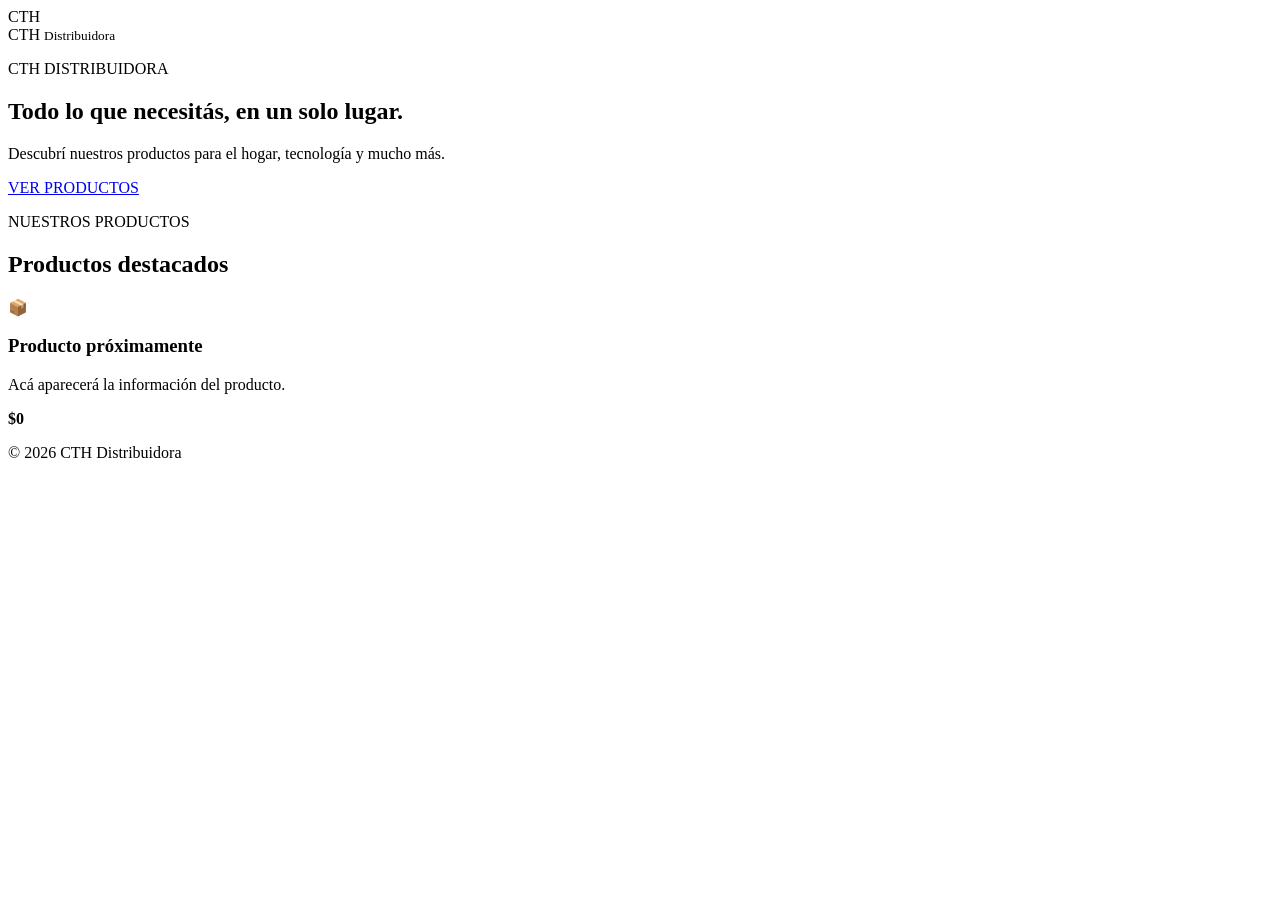
==== index.html @ b4b59ff1 "index.html" ====
<!DOCTYPE html>
<html lang="es">
<head>
    <meta charset="UTF-8">
    <meta name="viewport" content="width=device-width, initial-scale=1.0">

    <title>CTH Distribuidora</title>

    <link rel="stylesheet" href="style.css">
</head>

<body>

    <header class="header">

        <div class="logo">
            <div class="logo-icon">CTH</div>

            <div class="logo-text">
                <span>CTH</span>
                <small>Distribuidora</small>
            </div>
        </div>

    </header>


    <main>

        <section class="hero">

            <div class="hero-content">

                <p class="subtitle">CTH DISTRIBUIDORA</p>

                <h1>
                    Todo lo que necesitás,
                    <span>en un solo lugar.</span>
                </h1>

                <p class="description">
                    Descubrí nuestros productos para el hogar,
                    tecnología y mucho más.
                </p>

                <a href="#productos" class="button">
                    VER PRODUCTOS
                </a>

            </div>

        </section>


        <section id="productos" class="products">

            <p class="section-subtitle">NUESTROS PRODUCTOS</p>

            <h2>Productos destacados</h2>

            <div class="products-container">

                <div class="product-card">

                    <div class="product-image">
                        📦
                    </div>

                    <h3>Producto próximamente</h3>

                    <p>
                        Acá aparecerá la información
                        del producto.
                    </p>

                    <strong>$0</strong>

                </div>

            </div>

        </section>

    </main>


    <footer>

        <p>© 2026 CTH Distribuidora</p>

    </footer>


    <script src="script.js"></script>

</body>
</html>
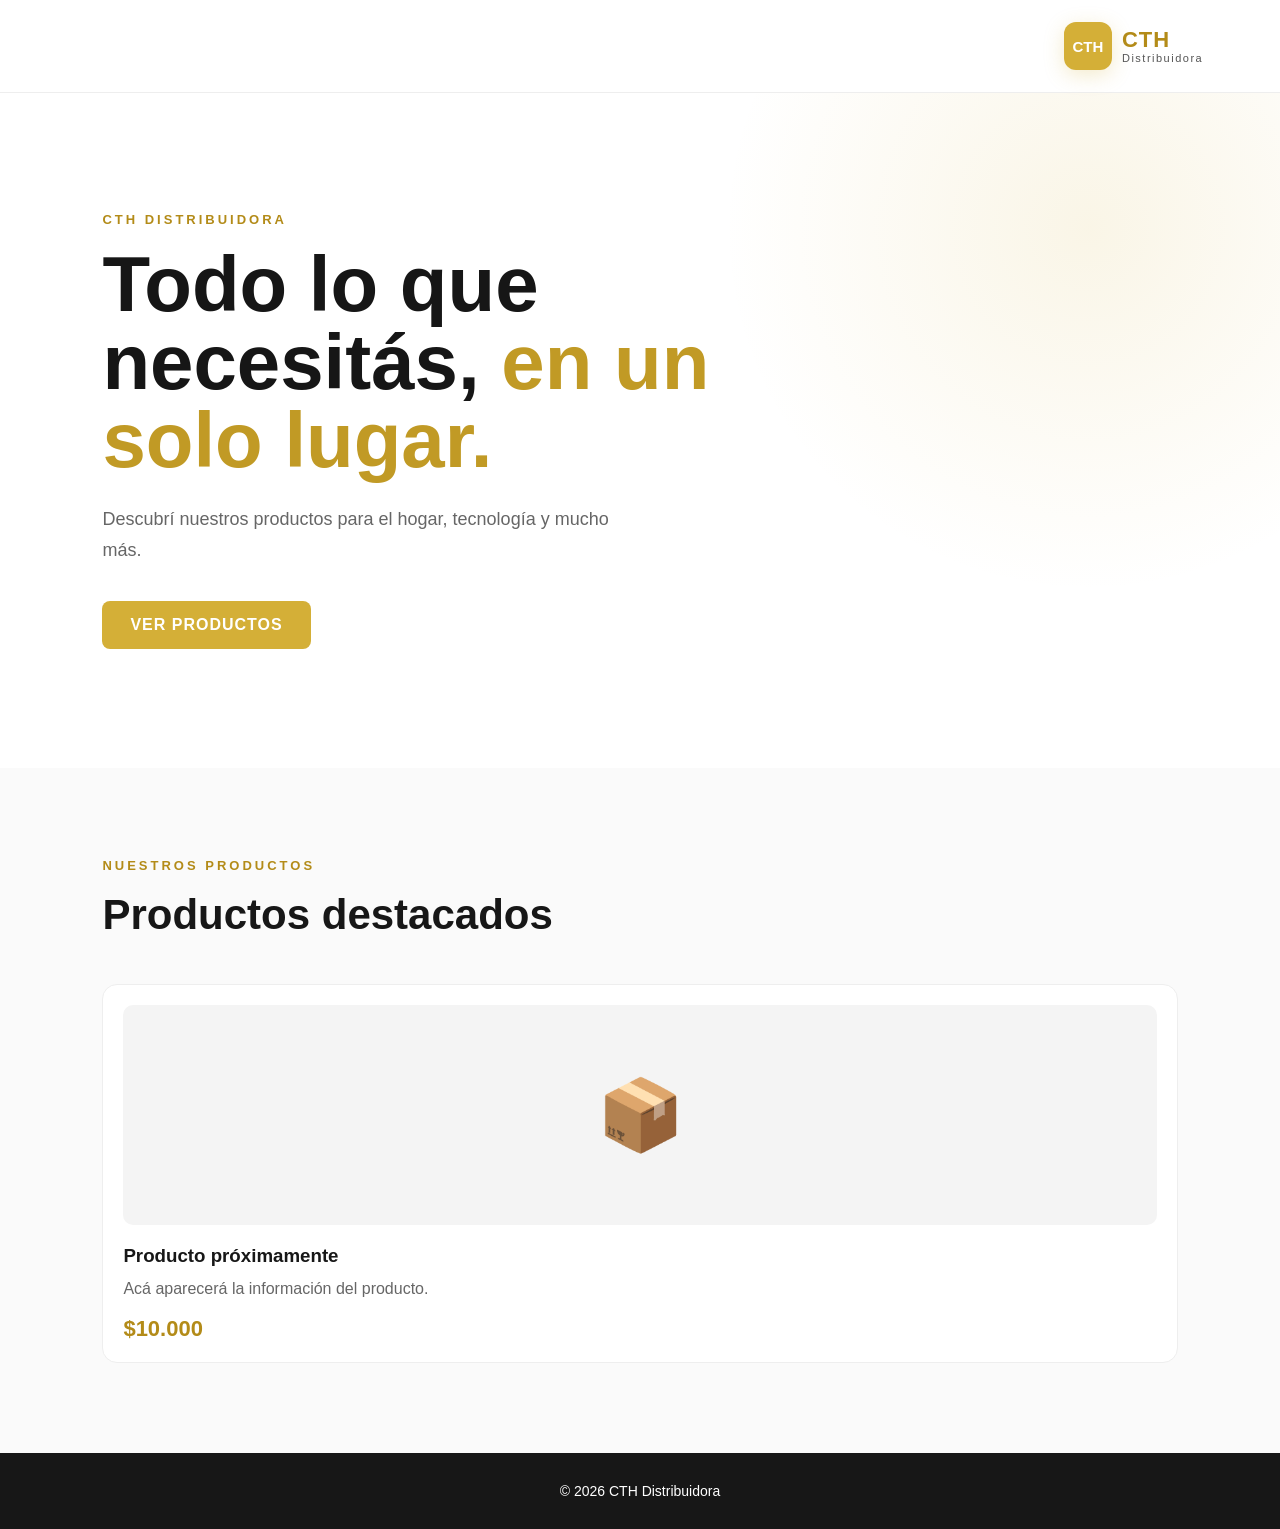
==== commit 8455e90a: "Actualizar index.html" ====
--- a/index.html
+++ b/index.html
@@ -73,7 +73,7 @@
                         del producto.
                     </p>
 
-                    <strong>$0</strong>
+                    <strong>$10.000</strong>
 
                 </div>
 
--- a/style.css
+++ b/style.css
@@ -0,0 +1,281 @@
+* {
+    margin: 0;
+    padding: 0;
+    box-sizing: border-box;
+}
+
+html {
+    scroll-behavior: smooth;
+}
+
+body {
+    font-family: Arial, Helvetica, sans-serif;
+    background: #ffffff;
+    color: #171717;
+}
+
+
+/* =========================
+   HEADER
+========================= */
+
+.header {
+    width: 100%;
+    padding: 22px 6%;
+    display: flex;
+    justify-content: flex-end;
+    align-items: center;
+    border-bottom: 1px solid #eeeeee;
+    background: #ffffff;
+}
+
+.logo {
+    display: flex;
+    align-items: center;
+    gap: 10px;
+}
+
+.logo-icon {
+    width: 48px;
+    height: 48px;
+    border-radius: 12px;
+
+    display: flex;
+    align-items: center;
+    justify-content: center;
+
+    background: #d4af37;
+    color: white;
+
+    font-weight: 900;
+    font-size: 15px;
+
+    box-shadow: 0 5px 20px rgba(212, 175, 55, 0.25);
+}
+
+.logo-text {
+    display: flex;
+    flex-direction: column;
+    line-height: 1.1;
+}
+
+.logo-text span {
+    font-size: 22px;
+    font-weight: 900;
+    color: #b38b18;
+    letter-spacing: 1px;
+}
+
+.logo-text small {
+    font-size: 11px;
+    color: #555555;
+    letter-spacing: 1.5px;
+}
+
+
+/* =========================
+   HERO
+========================= */
+
+.hero {
+    min-height: 75vh;
+
+    display: flex;
+    align-items: center;
+
+    padding: 70px 8%;
+
+    background:
+        radial-gradient(
+            circle at 85% 20%,
+            rgba(212, 175, 55, 0.12),
+            transparent 30%
+        ),
+        #ffffff;
+}
+
+.hero-content {
+    max-width: 700px;
+}
+
+.subtitle,
+.section-subtitle {
+    color: #b38b18;
+    font-size: 13px;
+    font-weight: bold;
+    letter-spacing: 3px;
+    margin-bottom: 18px;
+}
+
+.hero h1 {
+    font-size: clamp(42px, 7vw, 78px);
+    line-height: 1;
+    margin-bottom: 25px;
+    color: #161616;
+}
+
+.hero h1 span {
+    color: #c19a25;
+}
+
+.description {
+    max-width: 520px;
+    font-size: 18px;
+    line-height: 1.7;
+    color: #666666;
+    margin-bottom: 35px;
+}
+
+
+/* =========================
+   BUTTON
+========================= */
+
+.button {
+    display: inline-block;
+
+    padding: 15px 28px;
+
+    background: #d4af37;
+    color: white;
+
+    text-decoration: none;
+
+    font-weight: bold;
+    letter-spacing: 1px;
+
+    border-radius: 8px;
+
+    transition: 0.3s;
+}
+
+.button:hover {
+    background: #b89220;
+    transform: translateY(-3px);
+
+    box-shadow:
+        0 10px 25px rgba(212, 175, 55, 0.25);
+}
+
+
+/* =========================
+   PRODUCTOS
+========================= */
+
+.products {
+    padding: 90px 8%;
+    background: #fafafa;
+}
+
+.products h2 {
+    font-size: 42px;
+    margin-bottom: 45px;
+}
+
+.products-container {
+    display: grid;
+    grid-template-columns:
+        repeat(auto-fit, minmax(230px, 1fr));
+
+    gap: 25px;
+}
+
+.product-card {
+    background: white;
+    border: 1px solid #eeeeee;
+    border-radius: 15px;
+
+    padding: 20px;
+
+    transition: 0.3s;
+}
+
+.product-card:hover {
+    transform: translateY(-5px);
+
+    box-shadow:
+        0 15px 35px rgba(0, 0, 0, 0.08);
+}
+
+.product-image {
+    height: 220px;
+
+    display: flex;
+    align-items: center;
+    justify-content: center;
+
+    background: #f4f4f4;
+
+    border-radius: 10px;
+
+    font-size: 70px;
+
+    margin-bottom: 20px;
+}
+
+.product-card h3 {
+    margin-bottom: 10px;
+}
+
+.product-card p {
+    color: #666666;
+    line-height: 1.5;
+    margin-bottom: 15px;
+}
+
+.product-card strong {
+    color: #b38b18;
+    font-size: 22px;
+}
+
+
+/* =========================
+   FOOTER
+========================= */
+
+footer {
+    padding: 30px;
+    text-align: center;
+
+    background: #171717;
+    color: #ffffff;
+
+    font-size: 14px;
+}
+
+
+/* =========================
+   CELULAR
+========================= */
+
+@media (max-width: 600px) {
+
+    .header {
+        padding: 18px 5%;
+    }
+
+    .hero {
+        min-height: 70vh;
+        padding: 55px 7%;
+    }
+
+    .hero h1 {
+        font-size: 45px;
+    }
+
+    .description {
+        font-size: 16px;
+    }
+
+    .products {
+        padding: 65px 7%;
+    }
+
+    .products h2 {
+        font-size: 32px;
+    }
+
+    .product-image {
+        height: 190px;
+    }
+}
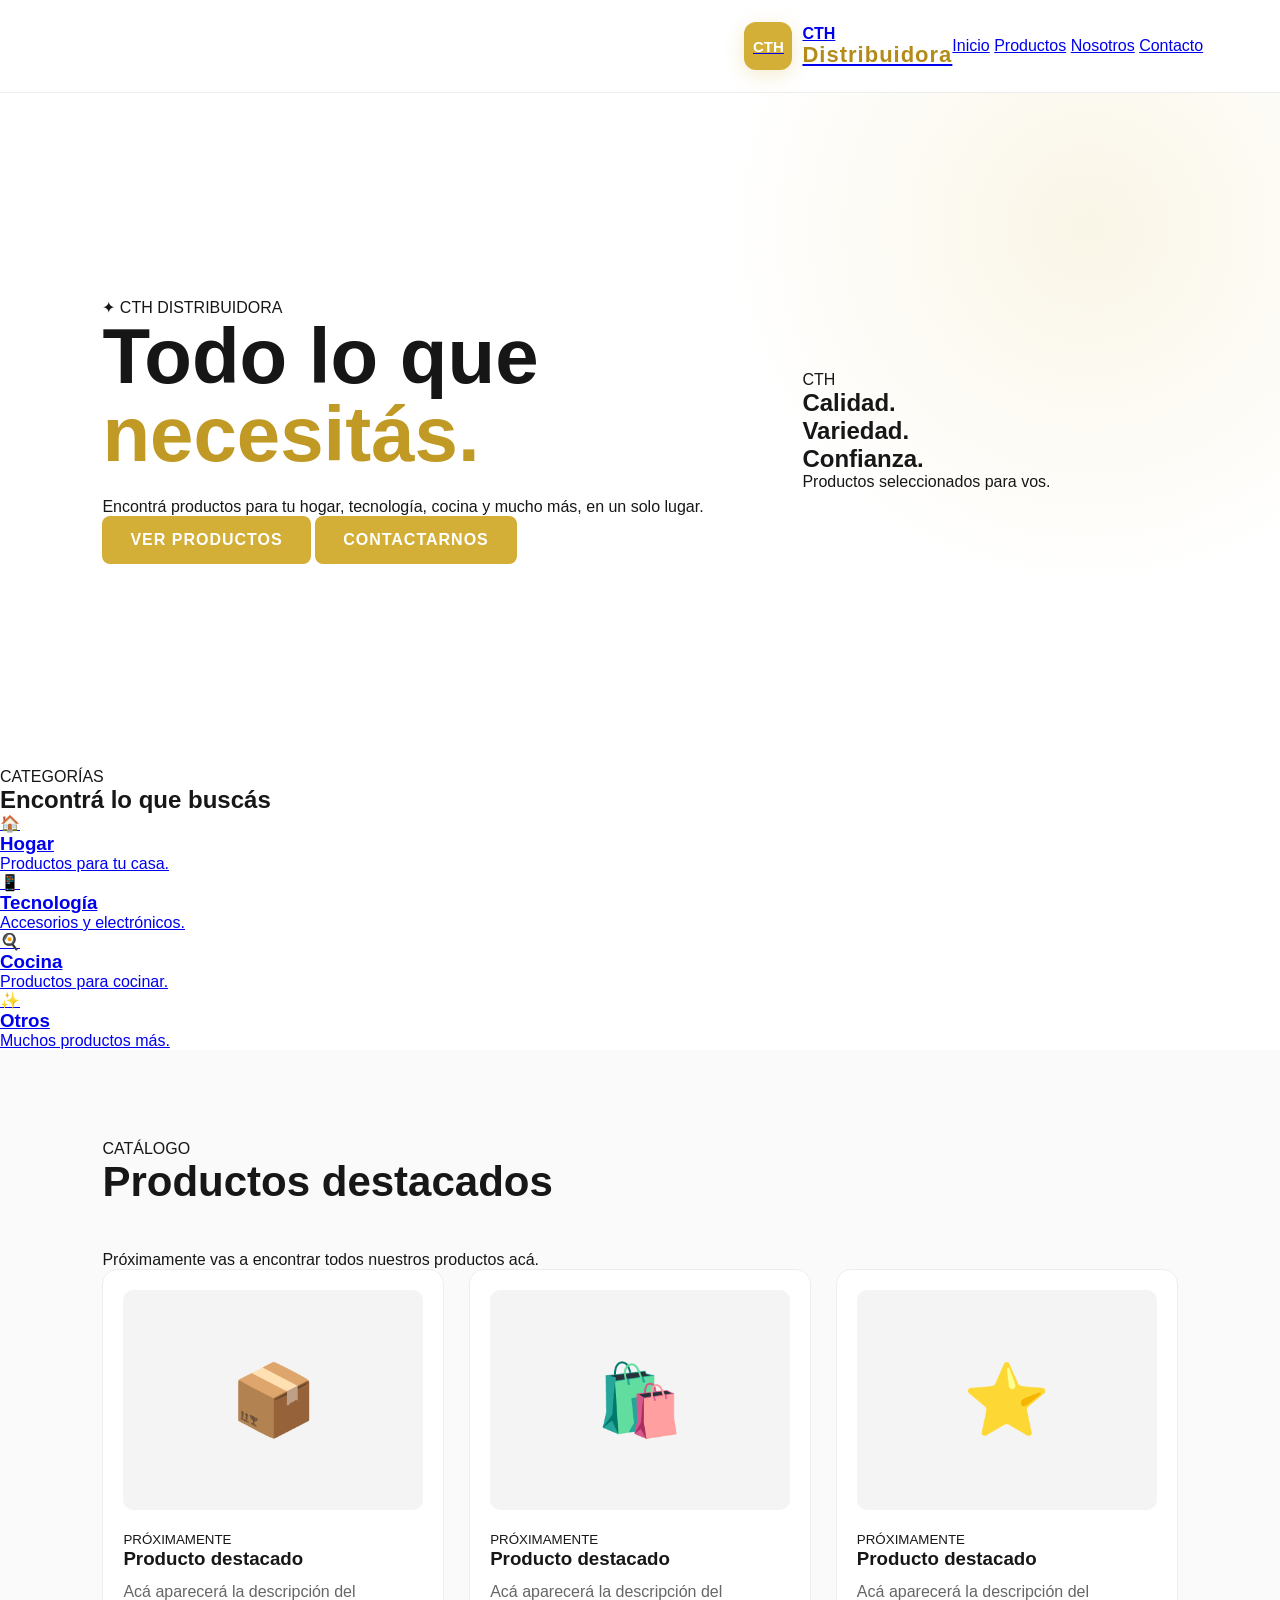
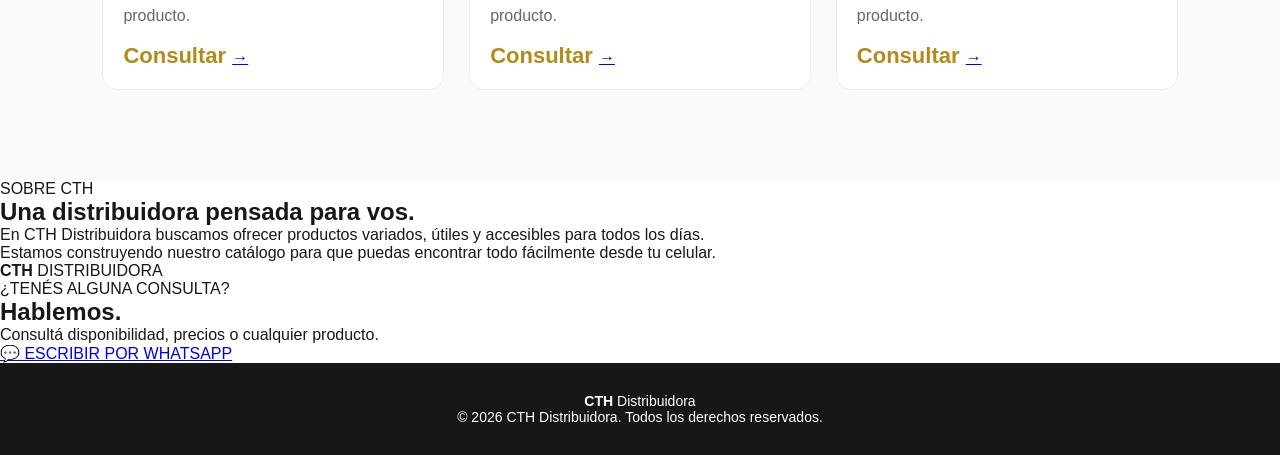
==== commit 73ced7c6: "Actualizar index.html" ====
--- a/index.html
+++ b/index.html
@@ -3,95 +3,277 @@
 <head>
     <meta charset="UTF-8">
     <meta name="viewport" content="width=device-width, initial-scale=1.0">
-
     <title>CTH Distribuidora</title>
-
+    <meta name="description"
+        content="CTH Distribuidora - Productos para el hogar, tecnología y mucho más.">
     <link rel="stylesheet" href="style.css">
 </head>
-
 <body>
-
+    <!-- =========================
+         ENCABEZADO
+    ========================== -->
     <header class="header">
-
-        <div class="logo">
-            <div class="logo-icon">CTH</div>
-
+        <a href="#" class="logo">
+            <div class="logo-icon">
+                CTH
+            </div>
             <div class="logo-text">
-                <span>CTH</span>
-                <small>Distribuidora</small>
-            </div>
+                <strong>CTH</strong>
+                <span>Distribuidora</span>
+            </div>
+        </a>
+        <nav class="nav">
+            <a href="#inicio">Inicio</a>
+            <a href="#productos">Productos</a>
+            <a href="#nosotros">Nosotros</a>
+            <a href="#contacto">Contacto</a>
+        </nav>
+    </header>
+    <main>
+        <!-- =========================
+             INICIO
+        ========================== -->
+        <section class="hero" id="inicio">
+            <div class="hero-content">
+                <span class="hero-tag">
+                    ✦ CTH DISTRIBUIDORA
+                </span>
+                <h1>
+                    Todo lo que
+                    <span>necesitás.</span>
+                </h1>
+                <p>
+                    Encontrá productos para tu hogar,
+                    tecnología, cocina y mucho más,
+                    en un solo lugar.
+                </p>
+                <div class="hero-buttons">
+                    <a href="#productos" class="button primary">
+                        VER PRODUCTOS
+                    </a>
+                    <a href="#contacto" class="button secondary">
+                        CONTACTARNOS
+                    </a>
+                </div>
+            </div>
+            <!-- Tarjeta visual -->
+            <div class="hero-card">
+                <div class="gold-circle"></div>
+                <div class="hero-card-content">
+                    <span>CTH</span>
+                    <h2>
+                        Calidad.
+                        <br>
+                        Variedad.
+                        <br>
+                        Confianza.
+                    </h2>
+                    <p>
+                        Productos seleccionados
+                        para vos.
+                    </p>
+                </div>
+            </div>
+        </section>
+        <!-- =========================
+             CATEGORÍAS
+        ========================== -->
+        <section class="categories">
+            <div class="section-title">
+                <span>CATEGORÍAS</span>
+                <h2>
+                    Encontrá lo que buscás
+                </h2>
+            </div>
+            <div class="category-grid">
+                <a href="#productos" class="category-card">
+                    <div class="category-icon">🏠</div>
+                    <h3>Hogar</h3>
+                    <p>Productos para tu casa.</p>
+                </a>
+                <a href="#productos" class="category-card">
+                    <div class="category-icon">📱</div>
+                    <h3>Tecnología</h3>
+                    <p>Accesorios y electrónicos.</p>
+                </a>
+                <a href="#productos" class="category-card">
+                    <div class="category-icon">🍳</div>
+                    <h3>Cocina</h3>
+                    <p>Productos para cocinar.</p>
+                </a>
+                <a href="#productos" class="category-card">
+                    <div class="category-icon">✨</div>
+                    <h3>Otros</h3>
+                    <p>Muchos productos más.</p>
+                </a>
+            </div>
+        </section>
+        <!-- =========================
+             PRODUCTOS
+        ========================== -->
+        <section class="products" id="productos">
+            <div class="section-title">
+                <span>CATÁLOGO</span>
+                <h2>
+                    Productos destacados
+                </h2>
+                <p>
+                    Próximamente vas a encontrar
+                    todos nuestros productos acá.
+                </p>
+            </div>
+            <div class="products-container">
+                <!-- PRODUCTO 1 -->
+                <article class="product-card">
+                    <div class="product-image">
+                        <span>📦</span>
+                    </div>
+                    <div class="product-info">
+                        <small>
+                            PRÓXIMAMENTE
+                        </small>
+                        <h3>
+                            Producto destacado
+                        </h3>
+                        <p>
+                            Acá aparecerá la descripción
+                            del producto.
+                        </p>
+                        <div class="product-bottom">
+                            <strong>
+                                Consultar
+                            </strong>
+                            <a href="#contacto">
+                                →
+                            </a>
+                        </div>
+                    </div>
+                </article>
+                <!-- PRODUCTO 2 -->
+                <article class="product-card">
+                    <div class="product-image">
+                        <span>🛍️</span>
+                    </div>
+                    <div class="product-info">
+                        <small>
+                            PRÓXIMAMENTE
+                        </small>
+                        <h3>
+                            Producto destacado
+                        </h3>
+                        <p>
+                            Acá aparecerá la descripción
+                            del producto.
+                        </p>
+                        <div class="product-bottom">
+                            <strong>
+                                Consultar
+                            </strong>
+                            <a href="#contacto">
+                                →
+                            </a>
+                        </div>
+                    </div>
+                </article>
+                <!-- PRODUCTO 3 -->
+                <article class="product-card">
+                    <div class="product-image">
+                        <span>⭐</span>
+                    </div>
+                    <div class="product-info">
+                        <small>
+                            PRÓXIMAMENTE
+                        </small>
+                        <h3>
+                            Producto destacado
+                        </h3>
+                        <p>
+                            Acá aparecerá la descripción
+                            del producto.
+                        </p>
+                        <div class="product-bottom">
+                            <strong>
+                                Consultar
+                            </strong>
+                            <a href="#contacto">
+                                →
+                            </a>
+                        </div>
+                    </div>
+                </article>
+            </div>
+        </section>
+        <!-- =========================
+             NOSOTROS
+        ========================== -->
+        <section class="about" id="nosotros">
+            <div class="about-content">
+                <span>
+                    SOBRE CTH
+                </span>
+                <h2>
+                    Una distribuidora
+                    pensada para vos.
+                </h2>
+                <p>
+                    En CTH Distribuidora buscamos ofrecer
+                    productos variados, útiles y accesibles
+                    para todos los días.
+                </p>
+                <p>
+                    Estamos construyendo nuestro catálogo
+                    para que puedas encontrar todo
+                    fácilmente desde tu celular.
+                </p>
+            </div>
+            <div class="about-number">
+                <strong>
+                    CTH
+                </strong>
+                <span>
+                    DISTRIBUIDORA
+                </span>
+            </div>
+        </section>
+        <!-- =========================
+             CONTACTO
+        ========================== -->
+        <section class="contact" id="contacto">
+            <div class="contact-box">
+                <span>
+                    ¿TENÉS ALGUNA CONSULTA?
+                </span>
+                <h2>
+                    Hablemos.
+                </h2>
+                <p>
+                    Consultá disponibilidad,
+                    precios o cualquier producto.
+                </p>
+                <a
+                    href="#"
+                    class="whatsapp-button"
+                    id="whatsappButton">
+                    💬 ESCRIBIR POR WHATSAPP
+                </a>
+            </div>
+        </section>
+    </main>
+    <!-- =========================
+         PIE DE PÁGINA
+    ========================== -->
+    <footer>
+        <div class="footer-logo">
+            <strong>CTH</strong>
+            <span>
+                Distribuidora
+            </span>
         </div>
-
-    </header>
-
-
-    <main>
-
-        <section class="hero">
-
-            <div class="hero-content">
-
-                <p class="subtitle">CTH DISTRIBUIDORA</p>
-
-                <h1>
-                    Todo lo que necesitás,
-                    <span>en un solo lugar.</span>
-                </h1>
-
-                <p class="description">
-                    Descubrí nuestros productos para el hogar,
-                    tecnología y mucho más.
-                </p>
-
-                <a href="#productos" class="button">
-                    VER PRODUCTOS
-                </a>
-
-            </div>
-
-        </section>
-
-
-        <section id="productos" class="products">
-
-            <p class="section-subtitle">NUESTROS PRODUCTOS</p>
-
-            <h2>Productos destacados</h2>
-
-            <div class="products-container">
-
-                <div class="product-card">
-
-                    <div class="product-image">
-                        📦
-                    </div>
-
-                    <h3>Producto próximamente</h3>
-
-                    <p>
-                        Acá aparecerá la información
-                        del producto.
-                    </p>
-
-                    <strong>$10.000</strong>
-
-                </div>
-
-            </div>
-
-        </section>
-
-    </main>
-
-
-    <footer>
-
-        <p>© 2026 CTH Distribuidora</p>
-
+        <p>
+            © 2026 CTH Distribuidora.
+            Todos los derechos reservados.
+        </p>
     </footer>
-
-
     <script src="script.js"></script>
-
 </body>
 </html>
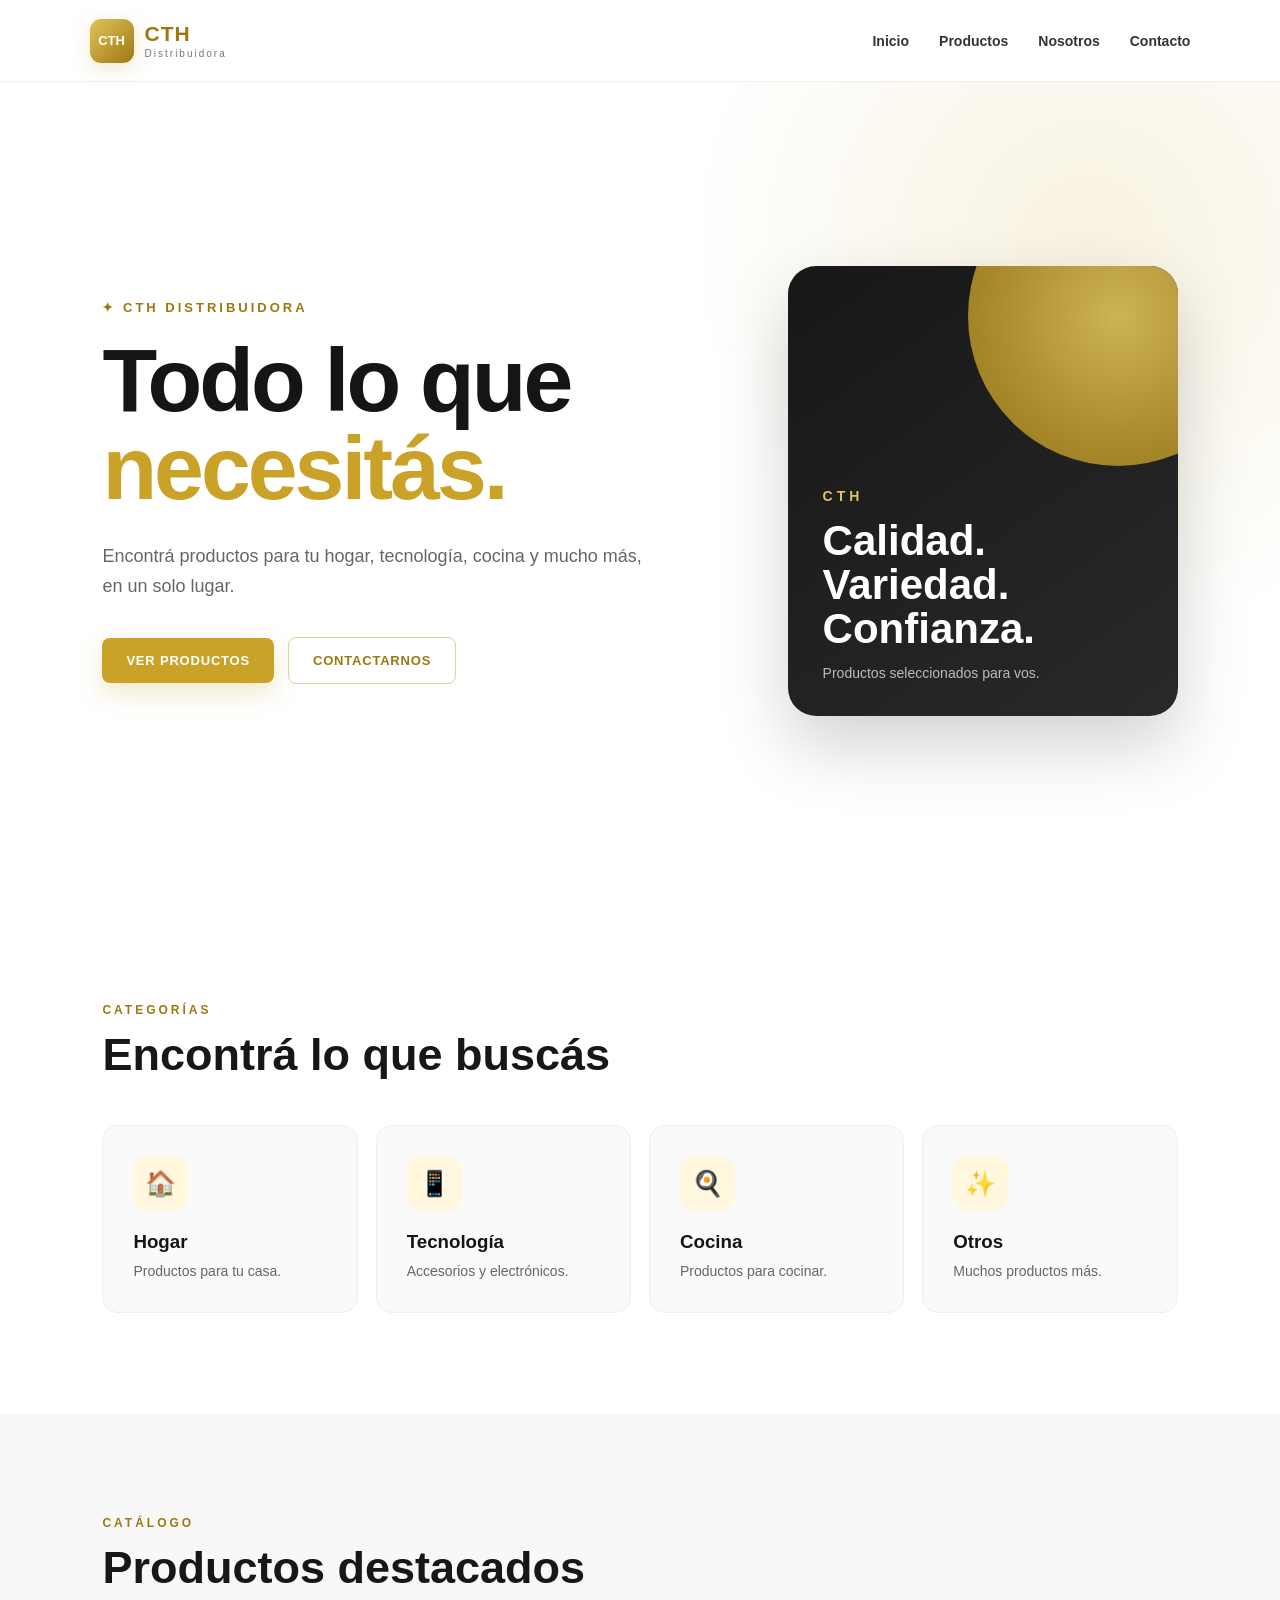
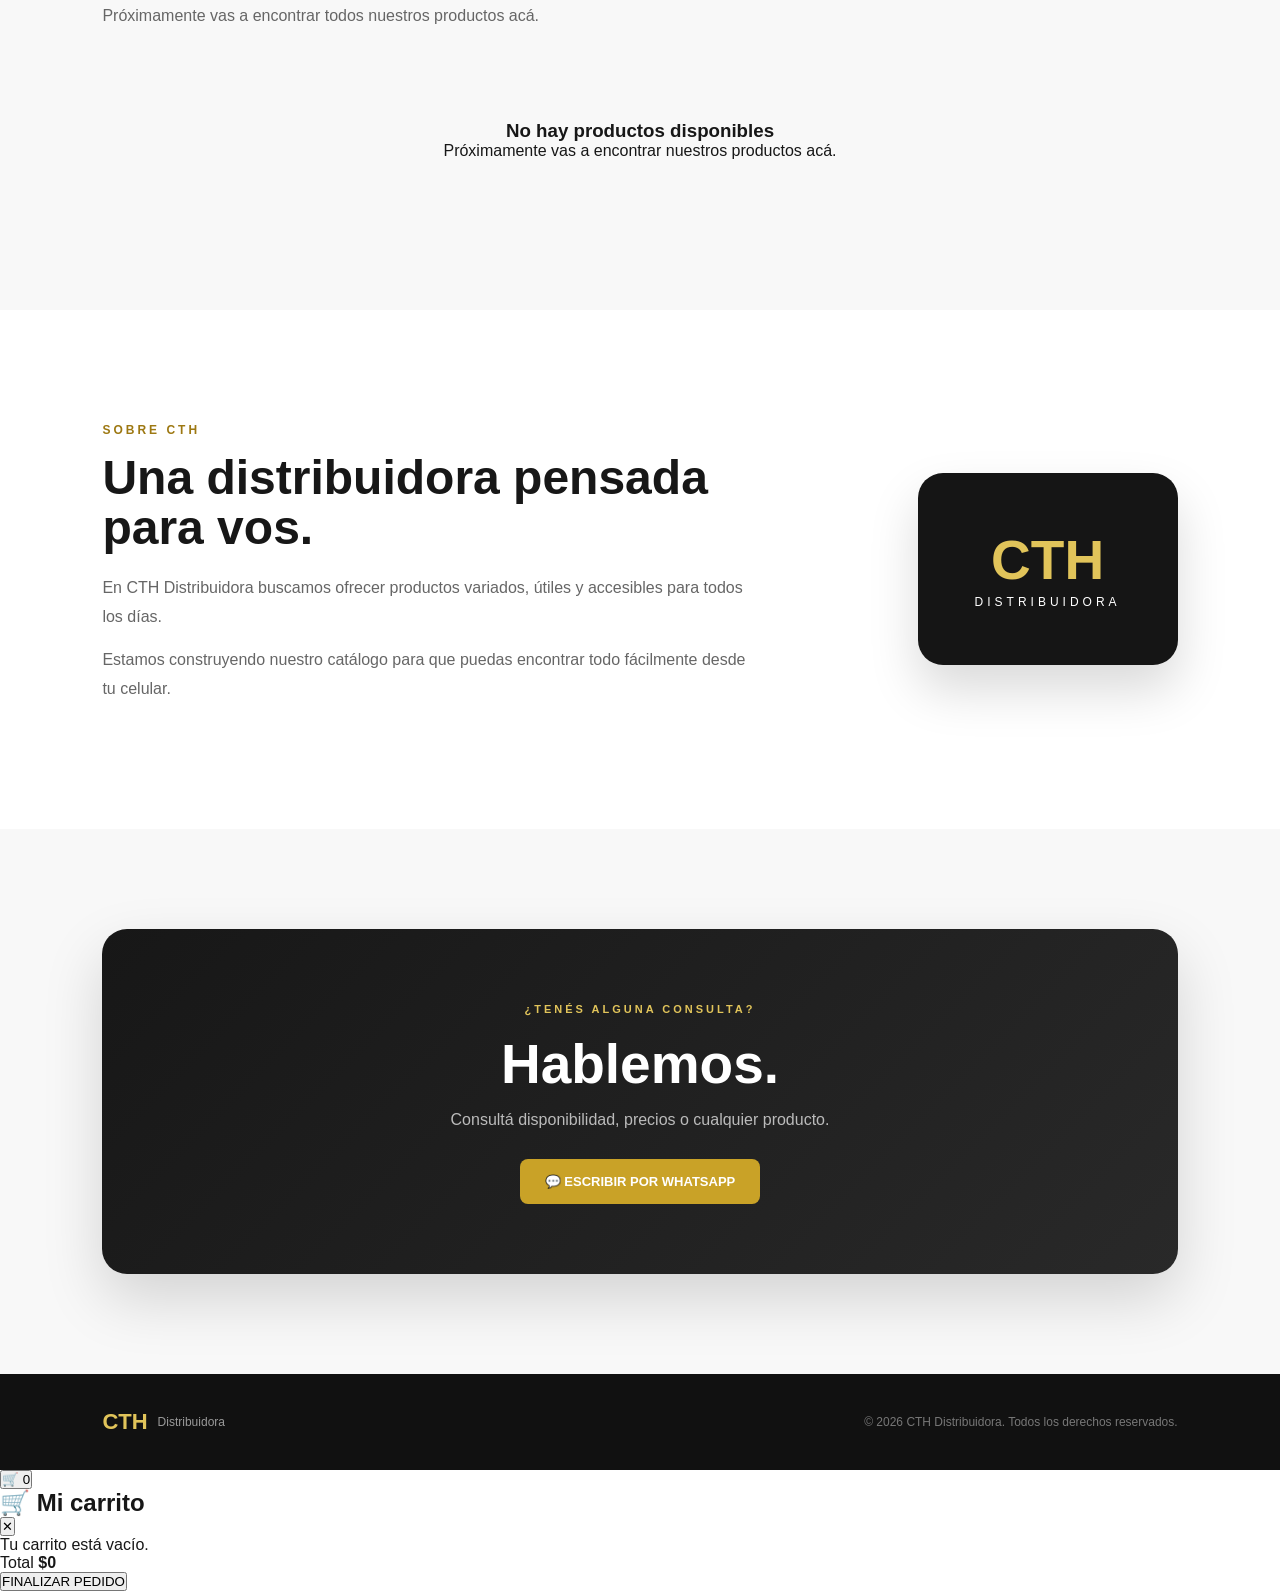
==== commit 76926e0d: "Update index.html" ====
--- a/index.html
+++ b/index.html
@@ -274,6 +274,44 @@
             Todos los derechos reservados.
         </p>
     </footer>
+    <!-- CARRITO -->
+<button id="cartButton" class="cart-floating">
+    🛒
+    <span id="cartCount">0</span>
+</button>
+
+<div id="cartOverlay" class="cart-overlay"></div>
+
+<div id="cartPanel" class="cart-panel">
+
+    <div class="cart-header">
+        <h2>🛒 Mi carrito</h2>
+
+        <button id="closeCart" class="close-cart">
+            ✕
+        </button>
+    </div>
+
+    <div id="cartItems" class="cart-items">
+        <p class="empty-cart">
+            Tu carrito está vacío.
+        </p>
+    </div>
+
+    <div class="cart-footer">
+
+        <div class="cart-total">
+            <span>Total</span>
+            <strong id="cartTotal">$0</strong>
+        </div>
+
+        <button id="checkoutButton" class="checkout-button">
+            FINALIZAR PEDIDO
+        </button>
+
+    </div>
+
+</div>
     <script src="script.js"></script>
 </body>
-</html>+</html>
--- a/style.css
+++ b/style.css
@@ -3,279 +3,617 @@
     padding: 0;
     box-sizing: border-box;
 }
-
 html {
     scroll-behavior: smooth;
 }
-
 body {
     font-family: Arial, Helvetica, sans-serif;
     background: #ffffff;
     color: #171717;
 }
-
-
+/* =========================
+   VARIABLES
+========================= */
+:root {
+    --gold: #c9a227;
+    --gold-light: #e1c45a;
+    --gold-dark: #9d7812;
+    --black: #151515;
+    --gray: #666666;
+    --light: #f7f7f7;
+    --border: #eeeeee;
+}
 /* =========================
    HEADER
 ========================= */
-
 .header {
     width: 100%;
-    padding: 22px 6%;
-    display: flex;
-    justify-content: flex-end;
-    align-items: center;
-    border-bottom: 1px solid #eeeeee;
+    height: 82px;
+    padding: 0 7%;
+    display: flex;
+    align-items: center;
+    justify-content: space-between;
     background: #ffffff;
-}
-
+    border-bottom: 1px solid var(--border);
+    position: sticky;
+    top: 0;
+    z-index: 1000;
+}
+/* LOGO */
 .logo {
     display: flex;
     align-items: center;
-    gap: 10px;
-}
-
+    gap: 11px;
+    text-decoration: none;
+}
 .logo-icon {
-    width: 48px;
-    height: 48px;
-    border-radius: 12px;
-
+    width: 44px;
+    height: 44px;
     display: flex;
     align-items: center;
     justify-content: center;
-
-    background: #d4af37;
-    color: white;
-
+    border-radius: 11px;
+    background: linear-gradient(
+        135deg,
+        var(--gold-light),
+        var(--gold-dark)
+    );
+    color: #ffffff;
+    font-size: 13px;
     font-weight: 900;
-    font-size: 15px;
-
-    box-shadow: 0 5px 20px rgba(212, 175, 55, 0.25);
-}
-
+    box-shadow:
+        0 5px 20px rgba(201, 162, 39, 0.25);
+}
 .logo-text {
     display: flex;
     flex-direction: column;
-    line-height: 1.1;
-}
-
+    line-height: 1;
+}
+.logo-text strong {
+    color: var(--gold-dark);
+    font-size: 21px;
+    letter-spacing: 1px;
+}
 .logo-text span {
-    font-size: 22px;
-    font-weight: 900;
-    color: #b38b18;
-    letter-spacing: 1px;
-}
-
-.logo-text small {
-    font-size: 11px;
-    color: #555555;
-    letter-spacing: 1.5px;
-}
-
-
+    margin-top: 5px;
+    color: #777777;
+    font-size: 10px;
+    letter-spacing: 2px;
+}
+/* NAV */
+.nav {
+    display: flex;
+    align-items: center;
+    gap: 30px;
+}
+.nav a {
+    text-decoration: none;
+    color: #333333;
+    font-size: 14px;
+    font-weight: 600;
+    transition: 0.25s;
+}
+.nav a:hover {
+    color: var(--gold-dark);
+}
 /* =========================
    HERO
 ========================= */
-
 .hero {
-    min-height: 75vh;
-
-    display: flex;
-    align-items: center;
-
-    padding: 70px 8%;
-
+    min-height: calc(100vh - 82px);
+    padding: 80px 8%;
+    display: flex;
+    align-items: center;
+    justify-content: space-between;
+    gap: 70px;
     background:
         radial-gradient(
             circle at 85% 20%,
-            rgba(212, 175, 55, 0.12),
-            transparent 30%
-        ),
-        #ffffff;
-}
-
+            rgba(201, 162, 39, 0.14),
+            transparent 32%
+        );
+}
+/* HERO TEXT */
 .hero-content {
-    max-width: 700px;
-}
-
-.subtitle,
-.section-subtitle {
-    color: #b38b18;
+    max-width: 650px;
+}
+.hero-tag {
+    display: inline-block;
+    margin-bottom: 22px;
+    color: var(--gold-dark);
     font-size: 13px;
-    font-weight: bold;
+    font-weight: 800;
     letter-spacing: 3px;
-    margin-bottom: 18px;
-}
-
+}
 .hero h1 {
-    font-size: clamp(42px, 7vw, 78px);
-    line-height: 1;
-    margin-bottom: 25px;
-    color: #161616;
-}
-
+    font-size: clamp(50px, 7vw, 90px);
+    line-height: 0.98;
+    letter-spacing: -3px;
+    color: var(--black);
+    margin-bottom: 28px;
+}
 .hero h1 span {
-    color: #c19a25;
-}
-
-.description {
-    max-width: 520px;
+    color: var(--gold);
+}
+.hero-content > p {
+    max-width: 560px;
+    color: var(--gray);
     font-size: 18px;
     line-height: 1.7;
-    color: #666666;
     margin-bottom: 35px;
 }
-
-
-/* =========================
-   BUTTON
-========================= */
-
+/* BUTTONS */
+.hero-buttons {
+    display: flex;
+    align-items: center;
+    gap: 14px;
+}
 .button {
-    display: inline-block;
-
-    padding: 15px 28px;
-
-    background: #d4af37;
+    display: inline-flex;
+    align-items: center;
+    justify-content: center;
+    padding: 15px 24px;
+    border-radius: 8px;
+    text-decoration: none;
+    font-size: 13px;
+    font-weight: 800;
+    letter-spacing: 0.8px;
+    transition: 0.3s;
+}
+.button.primary {
+    background: var(--gold);
     color: white;
-
+    box-shadow:
+        0 10px 25px rgba(201, 162, 39, 0.25);
+}
+.button.primary:hover {
+    background: var(--gold-dark);
+    transform: translateY(-3px);
+}
+.button.secondary {
+    color: var(--gold-dark);
+    border: 1px solid #dfcf9a;
+    background: white;
+}
+.button.secondary:hover {
+    background: #fffaf0;
+    transform: translateY(-3px);
+}
+/* HERO CARD */
+.hero-card {
+    width: 390px;
+    height: 450px;
+    flex-shrink: 0;
+    position: relative;
+    overflow: hidden;
+    border-radius: 28px;
+    background:
+        linear-gradient(
+            145deg,
+            #171717,
+            #292929
+        );
+    box-shadow:
+        0 30px 70px rgba(0, 0, 0, 0.18);
+}
+.gold-circle {
+    width: 300px;
+    height: 300px;
+    position: absolute;
+    top: -100px;
+    right: -90px;
+    border-radius: 50%;
+    background:
+        radial-gradient(
+            circle,
+            var(--gold-light),
+            var(--gold-dark)
+        );
+    opacity: 0.9;
+}
+.hero-card-content {
+    position: absolute;
+    left: 35px;
+    bottom: 35px;
+    color: white;
+}
+.hero-card-content > span {
+    color: var(--gold-light);
+    font-size: 14px;
+    font-weight: 900;
+    letter-spacing: 4px;
+}
+.hero-card-content h2 {
+    margin: 14px 0;
+    font-size: 42px;
+    line-height: 1.05;
+}
+.hero-card-content p {
+    color: #bbbbbb;
+    font-size: 14px;
+}
+/* =========================
+   SECTION TITLES
+========================= */
+.section-title {
+    margin-bottom: 45px;
+}
+.section-title > span {
+    color: var(--gold-dark);
+    font-size: 12px;
+    font-weight: 900;
+    letter-spacing: 3px;
+}
+.section-title h2 {
+    margin-top: 12px;
+    font-size: 45px;
+    line-height: 1.1;
+}
+.section-title p {
+    margin-top: 15px;
+    color: var(--gray);
+}
+/* =========================
+   CATEGORIES
+========================= */
+.categories {
+    padding: 100px 8%;
+    background: #ffffff;
+}
+.category-grid {
+    display: grid;
+    grid-template-columns:
+        repeat(4, 1fr);
+    gap: 18px;
+}
+.category-card {
+    padding: 30px;
     text-decoration: none;
-
-    font-weight: bold;
-    letter-spacing: 1px;
-
-    border-radius: 8px;
-
+    background: #fafafa;
+    border: 1px solid var(--border);
+    border-radius: 16px;
     transition: 0.3s;
 }
-
-.button:hover {
-    background: #b89220;
-    transform: translateY(-3px);
-
+.category-card:hover {
+    transform: translateY(-7px);
+    border-color: #dfcf9a;
     box-shadow:
-        0 10px 25px rgba(212, 175, 55, 0.25);
-}
-
-
-/* =========================
-   PRODUCTOS
-========================= */
-
+        0 20px 40px rgba(0, 0, 0, 0.06);
+}
+.category-icon {
+    width: 55px;
+    height: 55px;
+    display: flex;
+    align-items: center;
+    justify-content: center;
+    margin-bottom: 20px;
+    border-radius: 14px;
+    background: #fff8df;
+    font-size: 25px;
+}
+.category-card h3 {
+    margin-bottom: 8px;
+    color: var(--black);
+}
+.category-card p {
+    color: var(--gray);
+    font-size: 14px;
+    line-height: 1.5;
+}
+/* =========================
+   PRODUCTS
+========================= */
 .products {
-    padding: 90px 8%;
-    background: #fafafa;
-}
-
-.products h2 {
-    font-size: 42px;
-    margin-bottom: 45px;
-}
-
+    padding: 100px 8%;
+    background: #f8f8f8;
+}
 .products-container {
     display: grid;
     grid-template-columns:
-        repeat(auto-fit, minmax(230px, 1fr));
-
+        repeat(3, 1fr);
     gap: 25px;
 }
-
 .product-card {
+    overflow: hidden;
     background: white;
-    border: 1px solid #eeeeee;
-    border-radius: 15px;
-
-    padding: 20px;
-
+    border: 1px solid var(--border);
+    border-radius: 18px;
     transition: 0.3s;
 }
-
 .product-card:hover {
-    transform: translateY(-5px);
-
+    transform: translateY(-7px);
     box-shadow:
-        0 15px 35px rgba(0, 0, 0, 0.08);
-}
-
+        0 20px 45px rgba(0, 0, 0, 0.08);
+}
 .product-image {
-    height: 220px;
-
+    height: 260px;
     display: flex;
     align-items: center;
     justify-content: center;
-
-    background: #f4f4f4;
-
-    border-radius: 10px;
-
-    font-size: 70px;
-
+    background:
+        linear-gradient(
+            135deg,
+            #fafafa,
+            #eeeeee
+        );
+    font-size: 80px;
+}
+.product-info {
+    padding: 25px;
+}
+.product-info small {
+    color: var(--gold-dark);
+    font-size: 10px;
+    font-weight: 900;
+    letter-spacing: 2px;
+}
+.product-info h3 {
+    margin: 10px 0;
+    font-size: 21px;
+}
+.product-info p {
+    color: var(--gray);
+    font-size: 14px;
+    line-height: 1.6;
     margin-bottom: 20px;
 }
-
-.product-card h3 {
-    margin-bottom: 10px;
-}
-
-.product-card p {
-    color: #666666;
-    line-height: 1.5;
+.product-bottom {
+    display: flex;
+    align-items: center;
+    justify-content: space-between;
+}
+.product-bottom strong {
+    color: var(--gold-dark);
+}
+.product-bottom a {
+    width: 38px;
+    height: 38px;
+    display: flex;
+    align-items: center;
+    justify-content: center;
+    border-radius: 50%;
+    background: var(--black);
+    color: white;
+    text-decoration: none;
+    transition: 0.3s;
+}
+.product-bottom a:hover {
+    background: var(--gold);
+}
+/* =========================
+   ABOUT
+========================= */
+.about {
+    padding: 110px 8%;
+    display: flex;
+    align-items: center;
+    justify-content: space-between;
+    gap: 60px;
+    background: white;
+}
+.about-content {
+    max-width: 650px;
+}
+.about-content > span {
+    color: var(--gold-dark);
+    font-size: 12px;
+    font-weight: 900;
+    letter-spacing: 3px;
+}
+.about-content h2 {
+    margin: 15px 0 20px;
+    font-size: 48px;
+    line-height: 1.05;
+}
+.about-content p {
+    color: var(--gray);
+    font-size: 16px;
+    line-height: 1.8;
     margin-bottom: 15px;
 }
-
-.product-card strong {
-    color: #b38b18;
+.about-number {
+    min-width: 260px;
+    padding: 55px 35px;
+    text-align: center;
+    border-radius: 25px;
+    background: var(--black);
+    box-shadow:
+        0 25px 50px rgba(0, 0, 0, 0.15);
+}
+.about-number strong {
+    display: block;
+    color: var(--gold-light);
+    font-size: 55px;
+}
+.about-number span {
+    color: white;
+    font-size: 12px;
+    letter-spacing: 4px;
+}
+/* =========================
+   CONTACTO
+========================= */
+.contact {
+    padding: 100px 8%;
+    background: #f8f8f8;
+}
+.contact-box {
+    padding: 70px 40px;
+    text-align: center;
+    border-radius: 25px;
+    background:
+        linear-gradient(
+            135deg,
+            #171717,
+            #292929
+        );
+    color: white;
+    box-shadow:
+        0 25px 60px rgba(0, 0, 0, 0.15);
+}
+.contact-box > span {
+    color: var(--gold-light);
+    font-size: 11px;
+    font-weight: 900;
+    letter-spacing: 3px;
+}
+.contact-box h2 {
+    margin: 15px 0;
+    font-size: 55px;
+}
+.contact-box p {
+    color: #bbbbbb;
+    margin-bottom: 30px;
+}
+.whatsapp-button {
+    display: inline-block;
+    padding: 15px 25px;
+    border-radius: 8px;
+    background: var(--gold);
+    color: white;
+    text-decoration: none;
+    font-size: 13px;
+    font-weight: 900;
+    transition: 0.3s;
+}
+.whatsapp-button:hover {
+    background: var(--gold-dark);
+    transform: translateY(-3px);
+}
+/* =========================
+   FOOTER
+========================= */
+footer {
+    padding: 35px 8%;
+    display: flex;
+    align-items: center;
+    justify-content: space-between;
+    gap: 20px;
+    background: #111111;
+    color: white;
+}
+.footer-logo {
+    display: flex;
+    align-items: center;
+    gap: 10px;
+}
+.footer-logo strong {
+    color: var(--gold-light);
     font-size: 22px;
 }
-
-
-/* =========================
-   FOOTER
-========================= */
-
-footer {
-    padding: 30px;
-    text-align: center;
-
-    background: #171717;
-    color: #ffffff;
-
-    font-size: 14px;
-}
-
-
-/* =========================
-   CELULAR
-========================= */
-
-@media (max-width: 600px) {
-
+.footer-logo span {
+    color: #999999;
+    font-size: 12px;
+}
+footer p {
+    color: #777777;
+    font-size: 12px;
+}
+/* =========================
+   RESPONSIVE - TABLET
+========================= */
+@media (max-width: 900px) {
+    .hero {
+        flex-direction: column;
+        align-items: flex-start;
+    }
+    .hero-card {
+        width: 100%;
+        max-width: 500px;
+    }
+    .category-grid {
+        grid-template-columns:
+            repeat(2, 1fr);
+    }
+    .products-container {
+        grid-template-columns:
+            repeat(2, 1fr);
+    }
+    .about {
+        flex-direction: column;
+        align-items: flex-start;
+    }
+}
+/* =========================
+   RESPONSIVE - CELULAR
+========================= */
+@media (max-width: 650px) {
     .header {
-        padding: 18px 5%;
-    }
-
+        height: auto;
+        padding: 18px 6%;
+        flex-direction: column;
+        gap: 18px;
+    }
+    .nav {
+        width: 100%;
+        justify-content: center;
+        gap: 18px;
+    }
+    .nav a {
+        font-size: 12px;
+    }
     .hero {
-        min-height: 70vh;
-        padding: 55px 7%;
-    }
-
+        min-height: auto;
+        padding: 70px 7%;
+        gap: 50px;
+    }
     .hero h1 {
+        font-size: 55px;
+        letter-spacing: -2px;
+    }
+    .hero-content > p {
+        font-size: 16px;
+    }
+    .hero-buttons {
+        flex-direction: column;
+        align-items: stretch;
+    }
+    .button {
+        width: 100%;
+    }
+    .hero-card {
+        height: 360px;
+    }
+    .hero-card-content h2 {
+        font-size: 35px;
+    }
+    .categories,
+    .products,
+    .about,
+    .contact {
+        padding: 75px 7%;
+    }
+    .section-title h2 {
+        font-size: 35px;
+    }
+    .category-grid {
+        grid-template-columns:
+            repeat(2, 1fr);
+        gap: 12px;
+    }
+    .category-card {
+        padding: 20px;
+    }
+    .products-container {
+        grid-template-columns: 1fr;
+    }
+    .product-image {
+        height: 230px;
+    }
+    .about-content h2 {
+        font-size: 38px;
+    }
+    .about-number {
+        width: 100%;
+    }
+    .contact-box {
+        padding: 55px 20px;
+    }
+    .contact-box h2 {
         font-size: 45px;
     }
-
-    .description {
-        font-size: 16px;
-    }
-
-    .products {
-        padding: 65px 7%;
-    }
-
-    .products h2 {
-        font-size: 32px;
-    }
-
-    .product-image {
-        height: 190px;
+    footer {
+        flex-direction: column;
+        text-align: center;
     }
 }
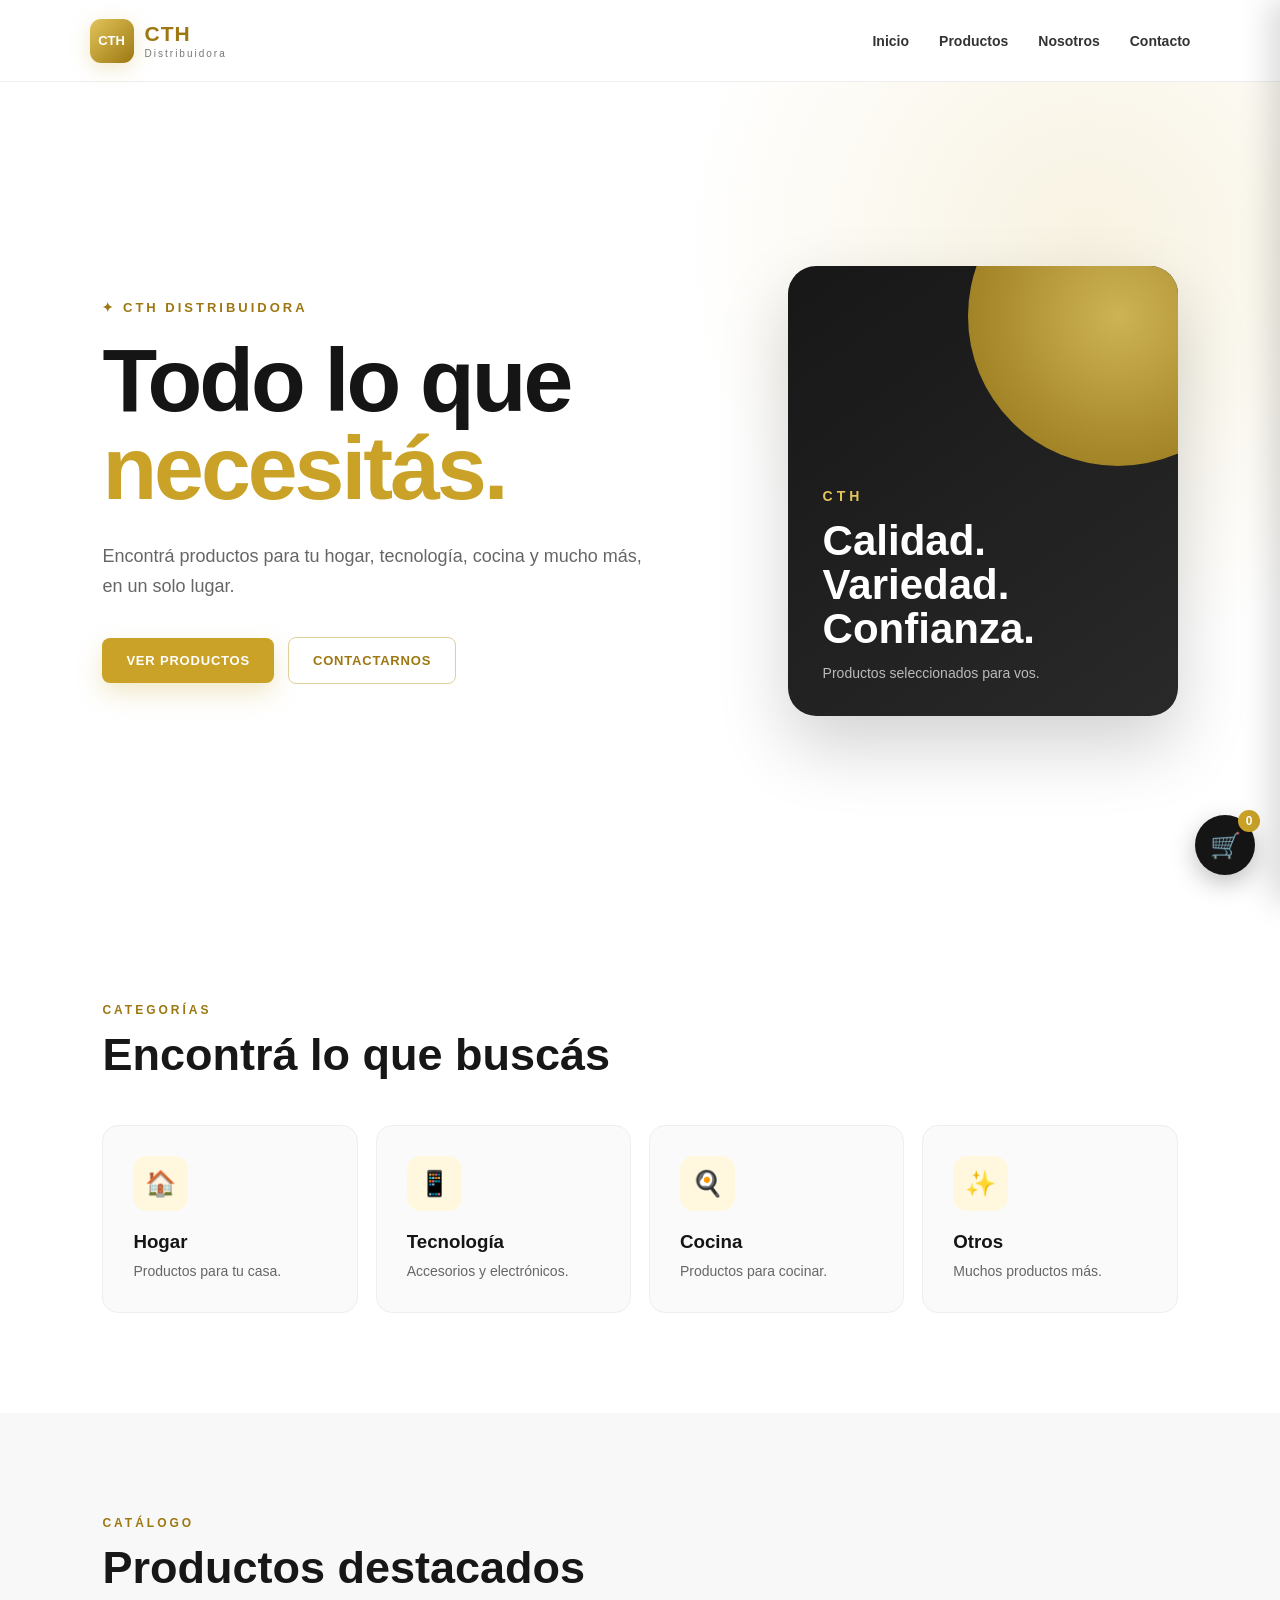
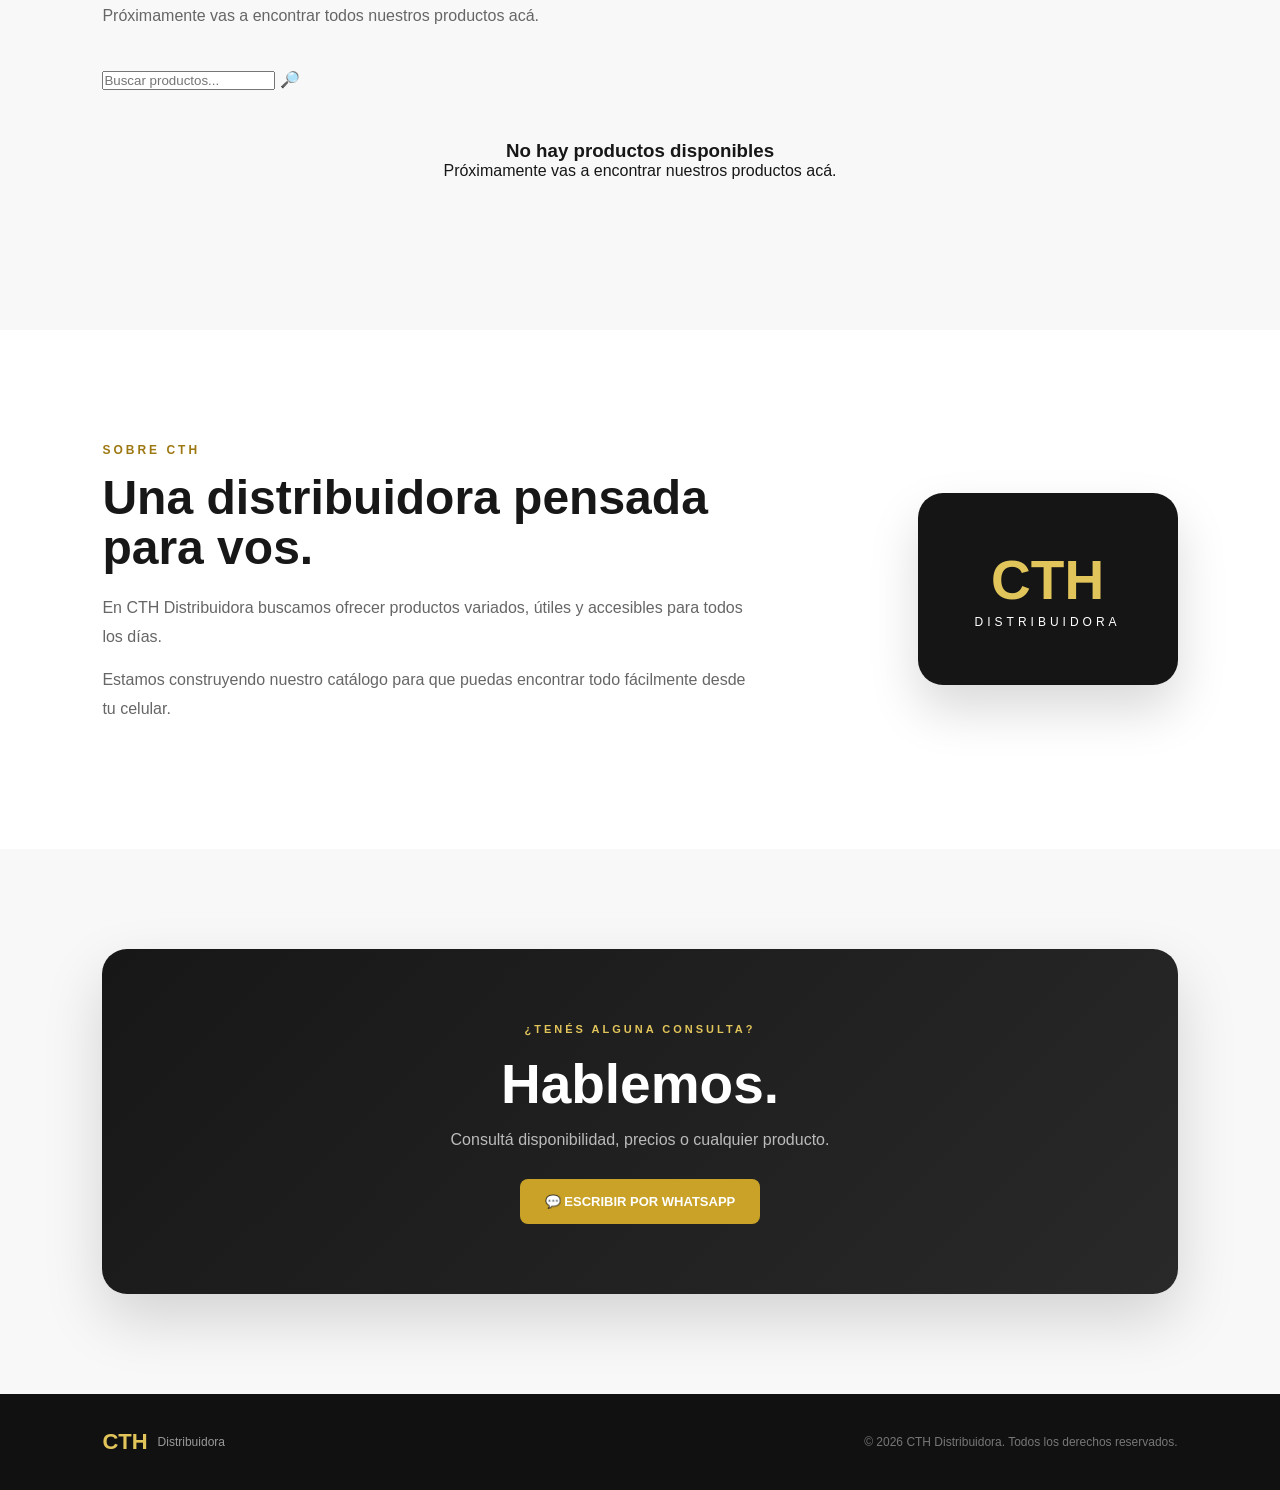
==== commit 5cd18951: "Actualizar index.html" ====
--- a/index.html
+++ b/index.html
@@ -122,6 +122,16 @@
                     todos nuestros productos acá.
                 </p>
             </div>
+            <div class="search-box">
+    <input
+        type="text"
+        id="productSearch"
+        placeholder="Buscar productos..."
+        autocomplete="off"
+    >
+
+    <span>🔎</span>
+</div>
             <div class="products-container">
                 <!-- PRODUCTO 1 -->
                 <article class="product-card">
--- a/style.css
+++ b/style.css
@@ -616,4 +616,390 @@
         flex-direction: column;
         text-align: center;
     }
+}
+/* =========================
+   CARRITO
+========================= */
+
+.cart-floating {
+    position: fixed;
+    right: 25px;
+    bottom: 25px;
+
+    width: 60px;
+    height: 60px;
+
+    border: none;
+    border-radius: 50%;
+
+    background: var(--black);
+    color: var(--gold-light);
+
+    font-size: 25px;
+
+    cursor: pointer;
+
+    z-index: 1000;
+
+    box-shadow: 0 8px 25px rgba(0,0,0,0.25);
+
+    transition: 0.3s;
+}
+
+.cart-floating:hover {
+    transform: translateY(-4px);
+}
+
+
+#cartCount {
+    position: absolute;
+
+    top: -5px;
+    right: -5px;
+
+    min-width: 22px;
+    height: 22px;
+
+    padding: 2px 6px;
+
+    border-radius: 50%;
+
+    background: var(--gold);
+
+    color: white;
+
+    font-size: 12px;
+    font-weight: bold;
+
+    display: flex;
+    align-items: center;
+    justify-content: center;
+}
+
+
+/* FONDO OSCURO */
+
+.cart-overlay {
+    position: fixed;
+
+    inset: 0;
+
+    background: rgba(0,0,0,0.45);
+
+    opacity: 0;
+    visibility: hidden;
+
+    transition: 0.3s;
+
+    z-index: 1999;
+}
+
+.cart-overlay.active {
+    opacity: 1;
+    visibility: visible;
+}
+
+
+/* PANEL */
+
+.cart-panel {
+    position: fixed;
+
+    top: 0;
+    right: 0;
+
+    width: 420px;
+    max-width: 100%;
+
+    height: 100vh;
+
+    background: white;
+
+    z-index: 2000;
+
+    transform: translateX(100%);
+
+    transition: 0.35s;
+
+    display: flex;
+    flex-direction: column;
+
+    box-shadow: -10px 0 30px rgba(0,0,0,0.15);
+}
+
+.cart-panel.active {
+    transform: translateX(0);
+}
+
+
+/* HEADER */
+
+.cart-header {
+    display: flex;
+
+    align-items: center;
+    justify-content: space-between;
+
+    padding: 22px;
+
+    border-bottom: 1px solid var(--border);
+}
+
+.cart-header h2 {
+    margin: 0;
+
+    color: var(--black);
+
+    font-size: 22px;
+}
+
+.close-cart {
+    border: none;
+
+    background: transparent;
+
+    font-size: 22px;
+
+    cursor: pointer;
+
+    color: var(--gray);
+}
+
+
+/* PRODUCTOS */
+
+.cart-items {
+    flex: 1;
+
+    overflow-y: auto;
+
+    padding: 20px;
+}
+
+.empty-cart {
+    text-align: center;
+
+    color: var(--gray);
+
+    padding: 40px 10px;
+}
+
+
+/* ITEM */
+
+.cart-item {
+    display: flex;
+
+    gap: 12px;
+
+    padding: 15px 0;
+
+    border-bottom: 1px solid var(--border);
+}
+
+.cart-item-image {
+    width: 70px;
+    height: 70px;
+
+    border-radius: 10px;
+
+    background: var(--light);
+
+    display: flex;
+
+    align-items: center;
+    justify-content: center;
+
+    overflow: hidden;
+
+    flex-shrink: 0;
+}
+
+.cart-item-image img {
+    width: 100%;
+    height: 100%;
+
+    object-fit: contain;
+}
+
+.cart-item-info {
+    flex: 1;
+}
+
+.cart-item-info h3 {
+    margin: 0 0 5px;
+
+    font-size: 15px;
+
+    color: var(--black);
+}
+
+.cart-item-price {
+    color: var(--gold-dark);
+
+    font-weight: bold;
+
+    margin-bottom: 10px;
+}
+
+
+/* CANTIDAD */
+
+.quantity-controls {
+    display: flex;
+
+    align-items: center;
+
+    gap: 8px;
+}
+
+.quantity-controls button {
+    width: 28px;
+    height: 28px;
+
+    border: 1px solid var(--border);
+
+    background: white;
+
+    border-radius: 6px;
+
+    cursor: pointer;
+
+    font-weight: bold;
+}
+
+.quantity-controls span {
+    min-width: 20px;
+
+    text-align: center;
+
+    font-weight: bold;
+}
+
+
+/* ELIMINAR */
+
+.remove-item {
+    border: none;
+
+    background: transparent;
+
+    color: #b00020;
+
+    cursor: pointer;
+
+    font-size: 13px;
+
+    margin-left: auto;
+}
+
+
+/* FOOTER */
+
+.cart-footer {
+    padding: 20px;
+
+    border-top: 1px solid var(--border);
+
+    background: white;
+}
+
+.cart-total {
+    display: flex;
+
+    justify-content: space-between;
+
+    align-items: center;
+
+    margin-bottom: 15px;
+
+    font-size: 18px;
+}
+
+.cart-total strong {
+    color: var(--gold-dark);
+
+    font-size: 22px;
+}
+
+
+/* BOTÓN WHATSAPP */
+
+.checkout-button {
+    width: 100%;
+
+    padding: 15px;
+
+    border: none;
+
+    border-radius: 10px;
+
+    background: var(--black);
+
+    color: white;
+
+    font-weight: bold;
+
+    cursor: pointer;
+
+    transition: 0.3s;
+}
+
+.checkout-button:hover {
+    background: var(--gold-dark);
+}
+
+
+/* MOBILE */
+
+@media (max-width: 600px) {
+
+    .cart-panel {
+        width: 100%;
+    }
+
+    .cart-floating {
+        right: 18px;
+        bottom: 18px;
+    }
+
+}
+/* BOTÓN AGREGAR AL CARRITO */
+
+.buy-product {
+    display: inline-flex !important;
+    align-items: center !important;
+    justify-content: center !important;
+
+    width: auto !important;
+    min-width: 105px !important;
+    height: 40px !important;
+
+    padding: 0 18px !important;
+
+    border-radius: 8px !important;
+
+    background: var(--black) !important;
+    color: white !important;
+
+    text-decoration: none !important;
+
+    font-size: 13px !important;
+    font-weight: bold !important;
+
+    white-space: nowrap !important;
+
+    cursor: pointer;
+
+    transition: 0.3s;
+}
+
+.buy-product:hover {
+    background: var(--gold-dark) !important;
+    transform: translateY(-2px);
+}
+
+.buy-product.disabled {
+    cursor: not-allowed;
+    transform: none;
 }
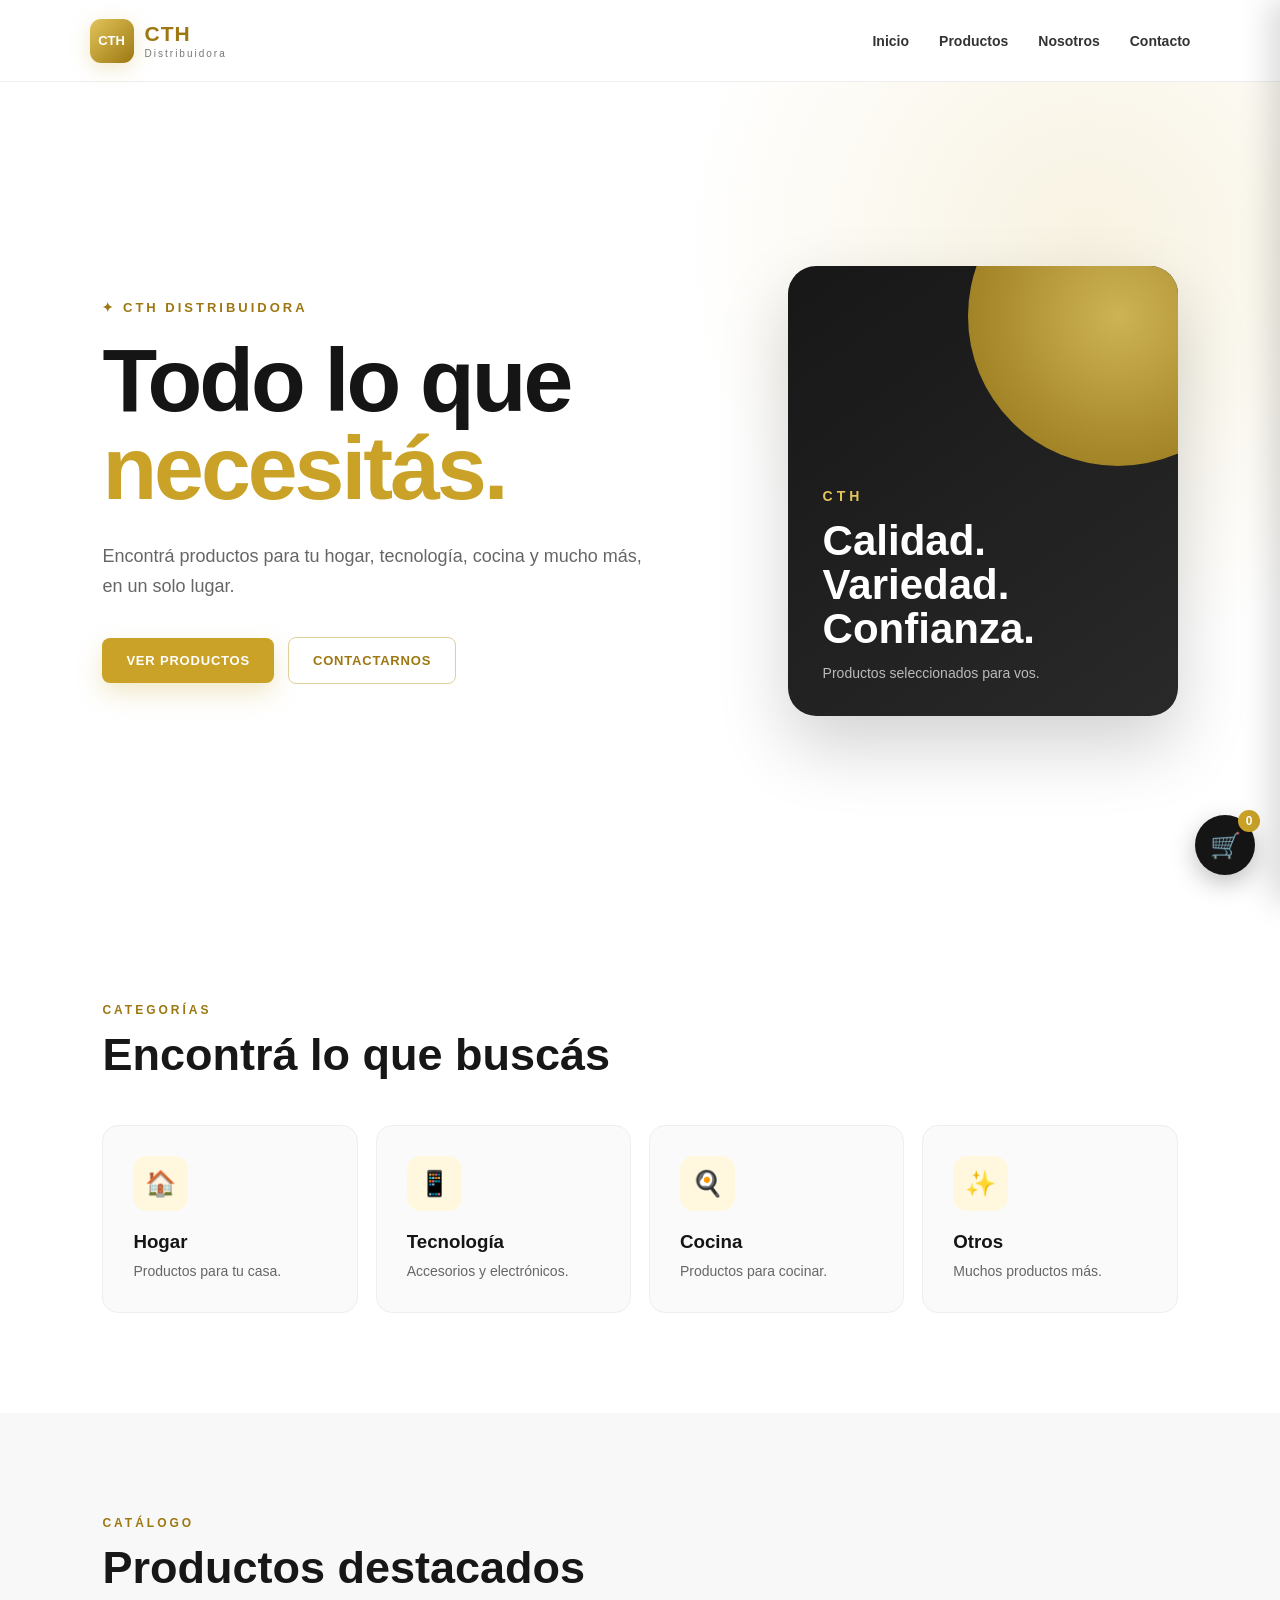
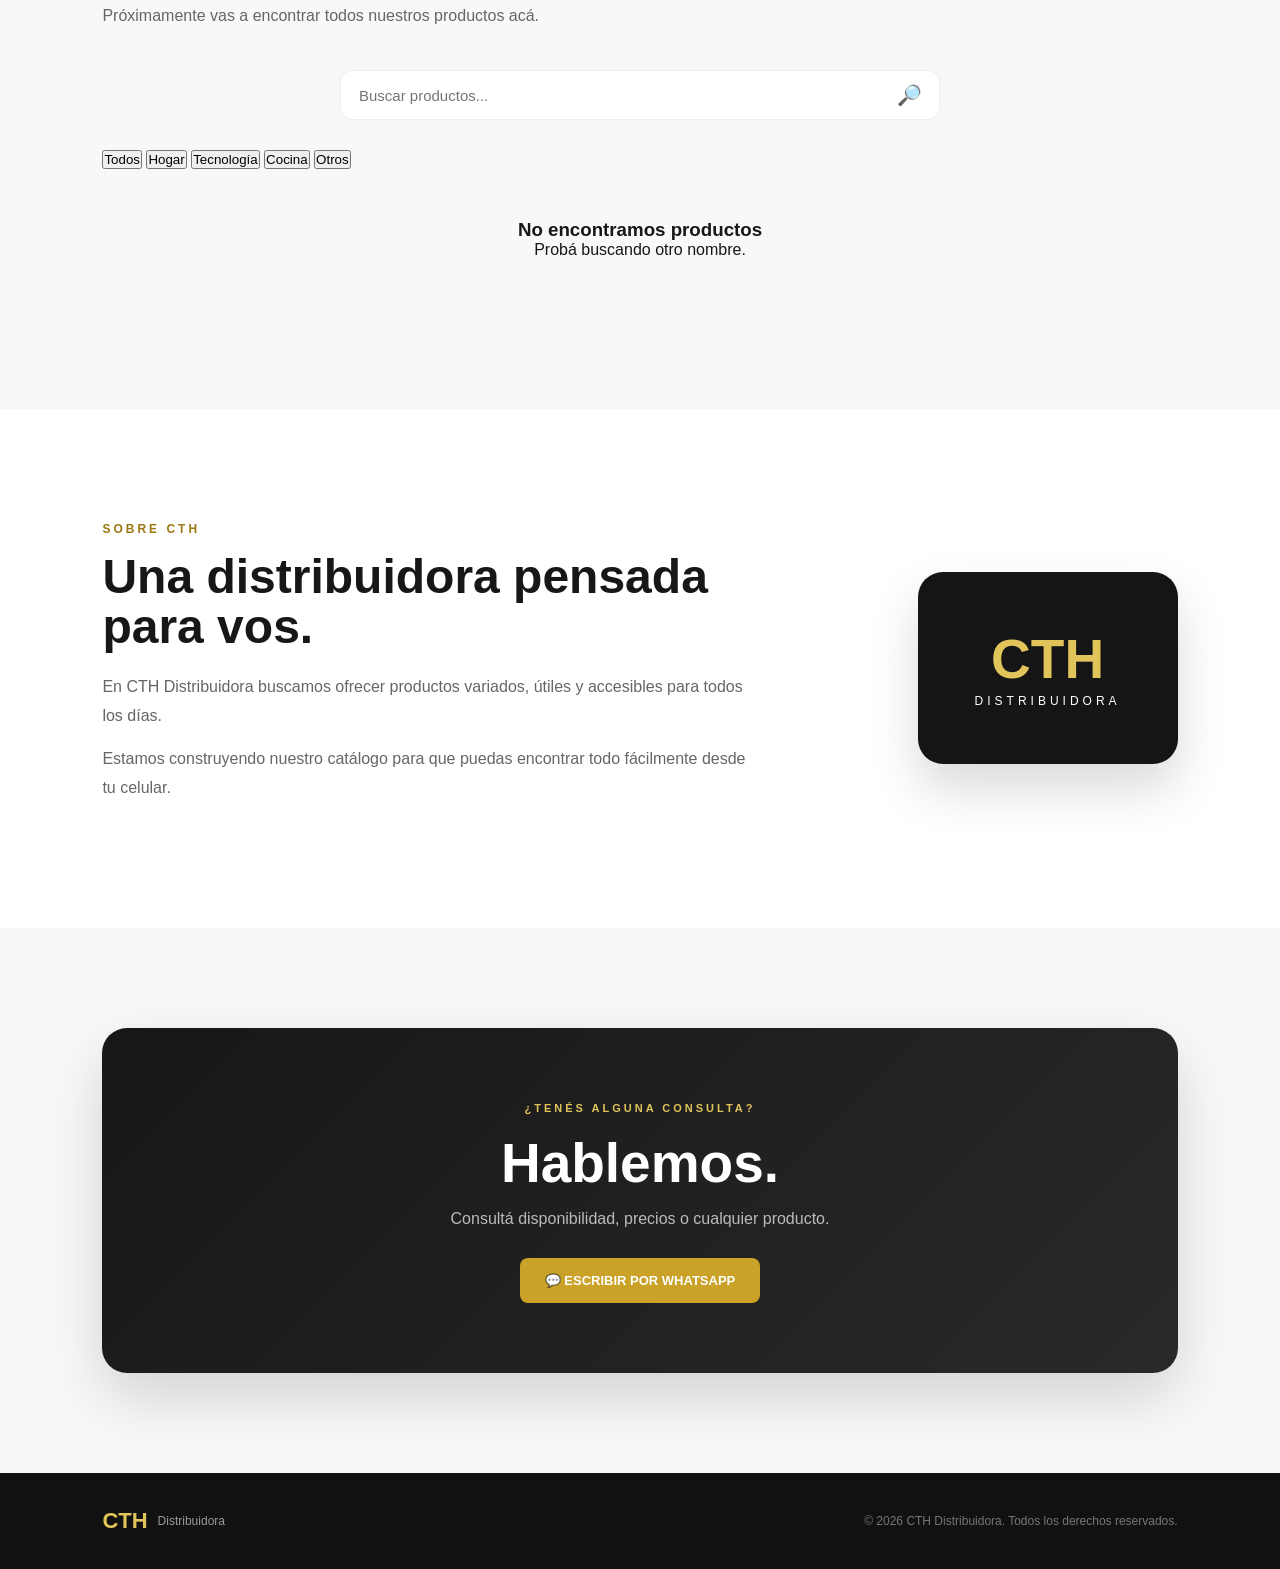
==== commit 0767e1e3: "Actualizar index.html" ====
--- a/index.html
+++ b/index.html
@@ -131,6 +131,29 @@
     >
 
     <span>🔎</span>
+</div>
+<div class="category-filters">
+
+    <button class="category-filter active" data-category="Todos">
+        Todos
+    </button>
+
+    <button class="category-filter" data-category="Hogar">
+        Hogar
+    </button>
+
+    <button class="category-filter" data-category="Tecnología">
+        Tecnología
+    </button>
+
+    <button class="category-filter" data-category="Cocina">
+        Cocina
+    </button>
+
+    <button class="category-filter" data-category="Otros">
+        Otros
+    </button>
+
 </div>
             <div class="products-container">
                 <!-- PRODUCTO 1 -->
--- a/style.css
+++ b/style.css
@@ -1002,4 +1002,54 @@
 .buy-product.disabled {
     cursor: not-allowed;
     transform: none;
+}
+/* =========================
+   BUSCADOR DE PRODUCTOS
+========================= */
+
+.search-box {
+    width: 100%;
+    max-width: 600px;
+    margin: 0 auto 30px;
+    position: relative;
+}
+
+.search-box input {
+    width: 100%;
+    height: 50px;
+
+    padding: 0 50px 0 18px;
+
+    border: 1px solid var(--border);
+    border-radius: 12px;
+
+    background: white;
+    color: var(--black);
+
+    font-size: 15px;
+
+    outline: none;
+    box-sizing: border-box;
+
+    transition: 0.3s;
+}
+
+.search-box input:focus {
+    border-color: var(--gold);
+
+    box-shadow:
+        0 0 0 3px rgba(201, 162, 39, 0.12);
+}
+
+.search-box span {
+    position: absolute;
+
+    right: 18px;
+    top: 50%;
+
+    transform: translateY(-50%);
+
+    font-size: 20px;
+
+    pointer-events: none;
 }
